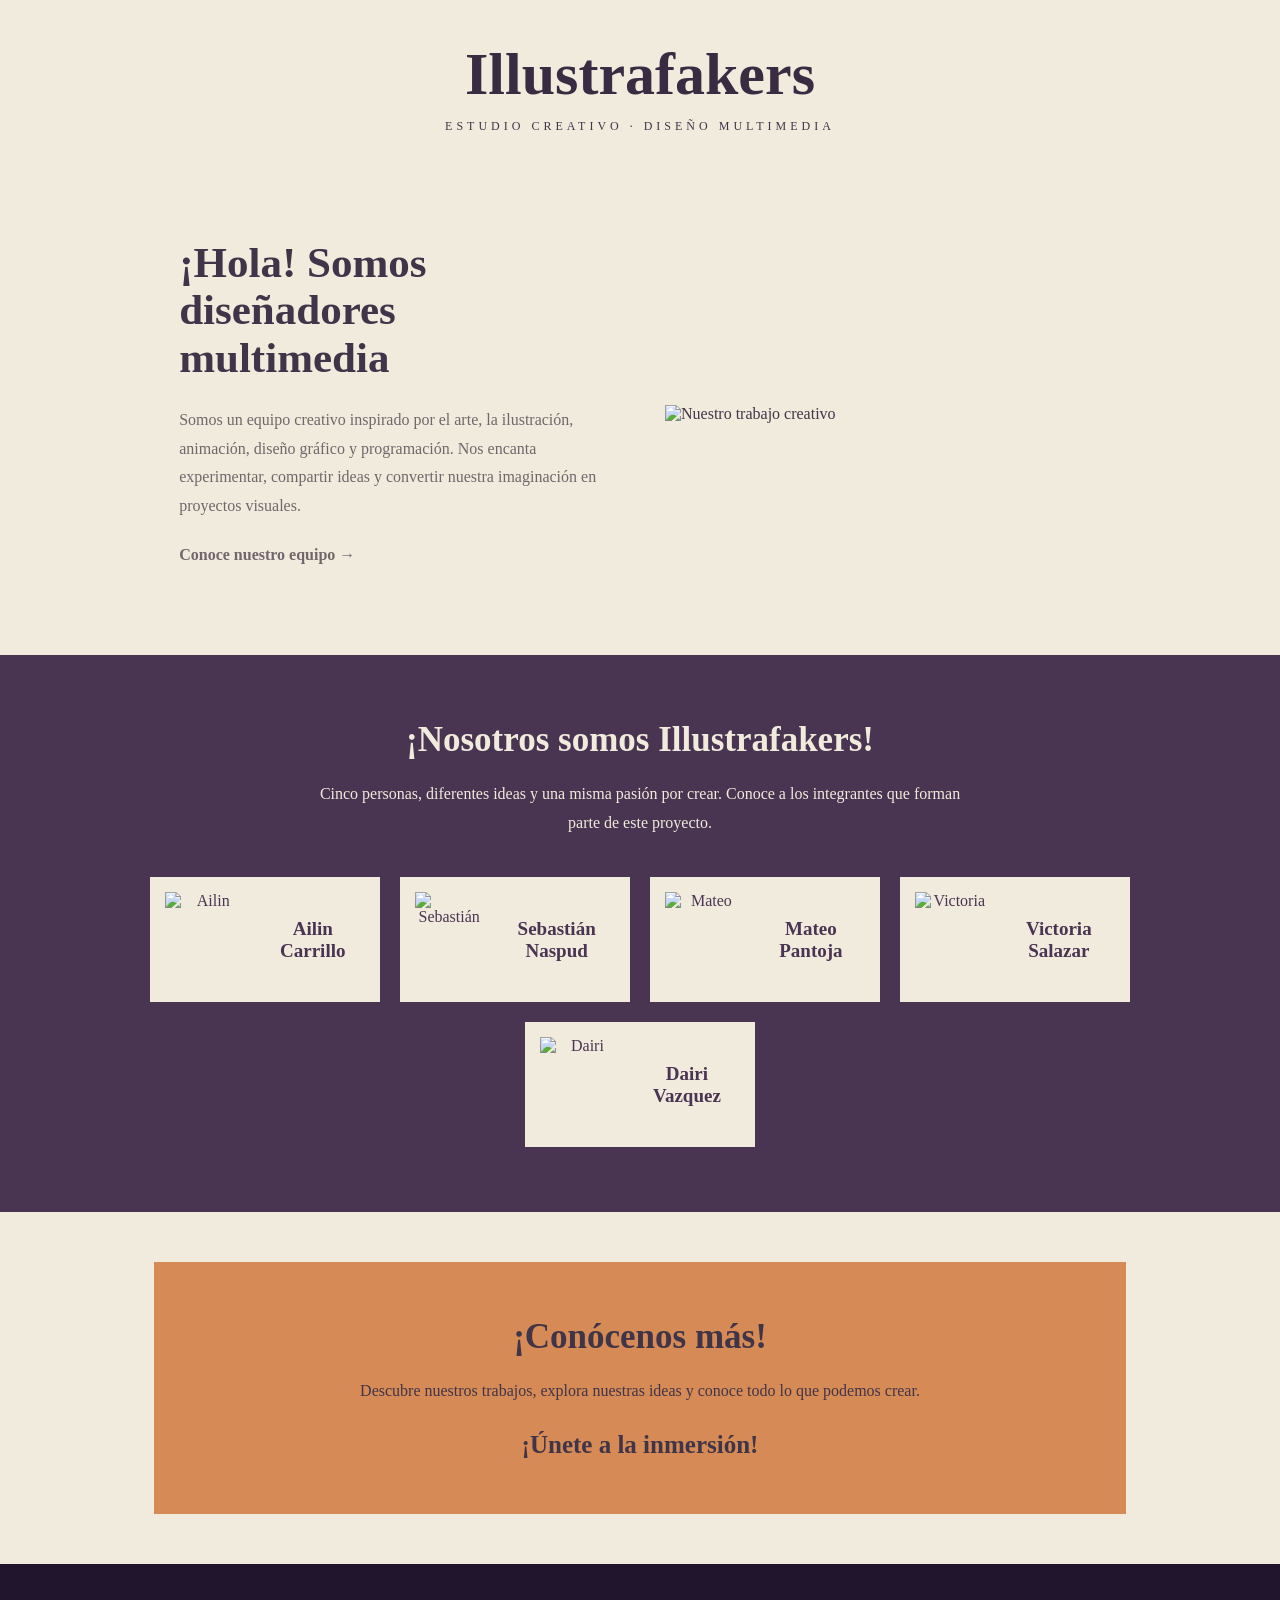
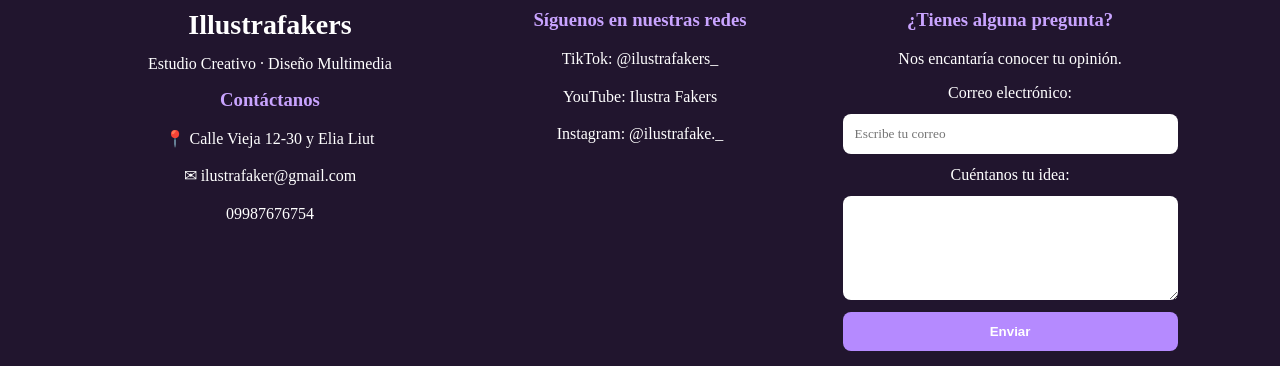
==== primerapag.html @ bc77bc45 "Add files via upload" ====
<!DOCTYPE html>
<html lang="es">

<head>
    <meta charset="UTF-8">
    <meta name="viewport"
          content="width=device-width, initial-scale=1.0">

    <title>Illustrafakers</title>

    <link rel="stylesheet" href="diseño.css">
</head>

<body>

    <!-- ENCABEZADO -->
    <header class="encabezado">

        <h1>Illustrafakers</h1>

        <p>ESTUDIO CREATIVO · DISEÑO MULTIMEDIA</p>

    </header>

    <!-- PRESENTACIÓN -->
    <main>

    <section class="principal" id="nosotros">

        <div class="texto">

            <h2>¡Hola! Somos diseñadores multimedia</h2>

            <p>
            Somos un equipo creativo inspirado por el arte,
            la ilustración, animación, diseño gráfico y programación.
            Nos encanta experimentar, compartir ideas
            y convertir nuestra imaginación en proyectos visuales.
            </p>

            <p class="conoce">Conoce nuestro equipo →</p>

        </div>

        <div class="imagen">

            <img src="primerapag/images.jpeg"
                 alt="Nuestro trabajo creativo">

        </div>

    </section>

   
<!-- EQUIPO -->
<section class="equipo" id="equipo">

    <div class="equipo-texto">

        <h2>¡Nosotros somos Illustrafakers!</h2>

        <p>
            Cinco personas, diferentes ideas y una misma
            pasión por crear. Conoce a los integrantes
            que forman parte de este proyecto.
        </p>

    </div>

    <div class="integrantes">

        <!-- AILIN -->
        <div class="persona">

            <img src="primerapag/luna.jpeg" alt="Ailin">

            <a href="Portafolio_Luna_Spinel/Carrillo_Ailin_Codigo/index.html"
               style="color: inherit; text-decoration: none;">
                <h3>Ailin Carrillo</h3>
            </a>

        </div>

        <!-- SEBASTIÁN -->
        <div class="persona">

            <img src="primerapag/sebas.jpeg" alt="Sebastián">

            <a href="luisheba/23-11-2026/pagina%20liuisheb/Avance%20pagina%20luisheba%20(2)/Nueva%20carpeta%20(2)/Construcci%C3%B3n%20de%20una%20interfaz%20multimedia-Sebastian%20Naspud/index.html"
               style="color: inherit; text-decoration: none;">
                <h3>Sebastián Naspud</h3>
            </a>

        </div>

        <!-- MATEO -->
        <div class="persona">

            <img src="primerapag/siok.jpeg" alt="Mateo">

            <a href="Portafolio_Mateo_Pantoja/index.html"
               style="color: inherit; text-decoration: none;">
                <h3>Mateo Pantoja</h3>
            </a>

        </div>

        <!-- VICTORIA / EIRIK -->
        <div class="persona">

            <img src="primerapag/imagenvictoriaperfil.jpeg" alt="Victoria">

            <a href="victoriapagina/index.html"
               style="color: inherit; text-decoration: none;">
                <h3>Victoria Salazar</h3>
            </a>

        </div>

        <!-- DAIRI -->
        <div class="persona">

            <img src="primerapag/Deiri.jpeg" alt="Dairi">

            <a href="Pagina%20Dairi/programacion-aplicada-multimedia/index.html"
               style="color: inherit; text-decoration: none;">
                <h3>Dairi Vazquez</h3>
            </a>

        </div>

    </div>

</section>


    <!-- INVITACIÓN -->
    <section class="final" id="contacto">

        <h2>¡Conócenos más!</h2>

        <p>
        Descubre nuestros trabajos, explora nuestras ideas
        y conoce todo lo que podemos crear.
        </p>

        <h3>¡Únete a la inmersión!</h3>

    </section>

    </main>
<!-- PIE DE PÁGINA -->
<footer class="footer">

    <div class="footer-contenido">

        <!-- INFORMACIÓN -->
        <div class="footer-info">

            <h2>Illustrafakers</h2>

            <p>Estudio Creativo · Diseño Multimedia</p>

            <h3>Contáctanos</h3>

            <p>📍 Calle Vieja 12-30 y Elia Liut</p>

            <p>✉ ilustrafaker@gmail.com</p>
            <p>09987676754</p>

        </div>

        <!-- REDES SOCIALES -->
        <div class="footer-redes">

            <h3>Síguenos en nuestras redes</h3>

            <p>TikTok: @ilustrafakers_</p>

            <p>YouTube: Ilustra Fakers</p>

            <p>Instagram: @ilustrafake._</p>

        </div>

       <!-- FORMULARIO DE CONTACTO -->
<div class="footer-formulario">

    <h3>¿Tienes alguna pregunta?</h3>

    <p>Nos encantaría conocer tu opinión.</p>

    <form>

        <label for="correo">
            Correo electrónico:
        </label>

        <input
            type="email"
            id="correo"
            name="correo"
            placeholder="Escribe tu correo">

        <label for="mensaje">
            Cuéntanos tu idea:
        </label>

        <textarea
            id="mensaje"
            name="mensaje"
            rows="5"
            placeholder="Describe tu proyecto creativo...">
        </textarea>

        <button type="button">
            Enviar
        </button>

    </form>

</div>
</footer>

</body>
</html>
---- diseño.css ----
/* CONFIGURACIÓN GENERAL */

* {
    margin: 0;
    padding: 0;
    box-sizing: border-box;
}

body {
    background-color: #f1ebdd;
    color: #403448;
    font-family: Georgia, serif;
}

/* ENCABEZADO */

.encabezado {
    text-align: center;
    padding: 40px;
    background-color: #f1ebdd;
}

.encabezado h1 {
    font-size: 60px;
    color: #392c42;
}

.encabezado p {
    font-size: 12px;
    letter-spacing: 4px;
    margin-top: 10px;
}

/* PRESENTACIÓN */

.principal {
    display: flex;
    align-items: center;
    gap: 50px;
    padding: 65px 14%;
}

.texto {
    flex: 1;
}

.texto h2 {
    font-size: 43px;
    margin-bottom: 25px;
    line-height: 1.1;
}

.texto p {
    font-size: 16px;
    line-height: 1.8;
    color: #71666b;
    margin-bottom: 20px;
}

.conoce {
    color: #a45d3d;
    font-weight: bold;
}

.imagen {
    flex: 1;
}

.imagen img {
    width: 100%;
    height: 400px;
    object-fit: cover;
}

/* EQUIPO */

.equipo {
    background-color: #493451;
    color: #f1ebdd;
    padding: 65px 8%;
    text-align: center;
}

.equipo h2 {
    font-size: 35px;
    margin-bottom: 20px;
}

.equipo-texto p {
    line-height: 1.8;
    max-width: 650px;
    margin: auto;
}

/* INTEGRANTES */

.integrantes {
    display: flex;
    justify-content: center;
    flex-wrap: wrap;
    gap: 20px;
    margin-top: 40px;
}

.persona {
    background-color: #f1ebdd;
    color: #493451;
    width: 230px;
    padding: 15px;
    display: flex;
    align-items: center;
    gap: 15px;
    transition: 0.3s;
}

.persona img {
    width: 85px;
    height: 95px;
    object-fit: cover;
}

.persona h3 {
    font-size: 19px;
}

.persona:hover {
    transform: translateY(-6px);
    background-color: #d68a55;
}

/* INVITACIÓN */

.final {
    background-color: #d68a55;
    margin: 50px 12%;
    padding: 55px;
    text-align: center;
}

.final h2 {
    font-size: 35px;
    margin-bottom: 20px;
}

.final p {
    line-height: 1.8;
}

.final h3 {
    margin-top: 25px;
    font-size: 25px;
}

/* PIE DE PÁGINA */

footer {
    background-color: #392c42;
    color: white;
    text-align: center;
    padding: 25px;
}

/* PIE DE PÁGINA */

.footer {
    background-color: #21152e;
    color: white;
    padding: 45px 8% 15px;
}

.footer-contenido {
    display: flex;
    justify-content: space-between;
    flex-wrap: wrap;
    gap: 35px;
}

.footer-contenido > div {
    flex: 1;
    min-width: 220px;
}

.footer h2 {
    font-size: 28px;
    margin-bottom: 10px;
}

.footer h3 {
    margin-bottom: 15px;
    color: #c9a4ff;
}

.footer p {
    margin-bottom: 12px;
    line-height: 1.6;
}

.footer-formulario form {
    display: flex;
    flex-direction: column;
    gap: 12px;
}

.footer input,
.footer textarea {
    padding: 12px;
    border: none;
    border-radius: 8px;
    font-family: inherit;
    outline: none;
}

.footer button {
    padding: 12px;
    border: none;
    border-radius: 8px;
    background-color: #b58aff;
    color: white;
    cursor: pointer;
    font-weight: bold;
}

.footer-final {
    text-align: center;
    border-top: 1px solid #59466b;
    margin-top: 35px;
    padding-top: 15px;
}
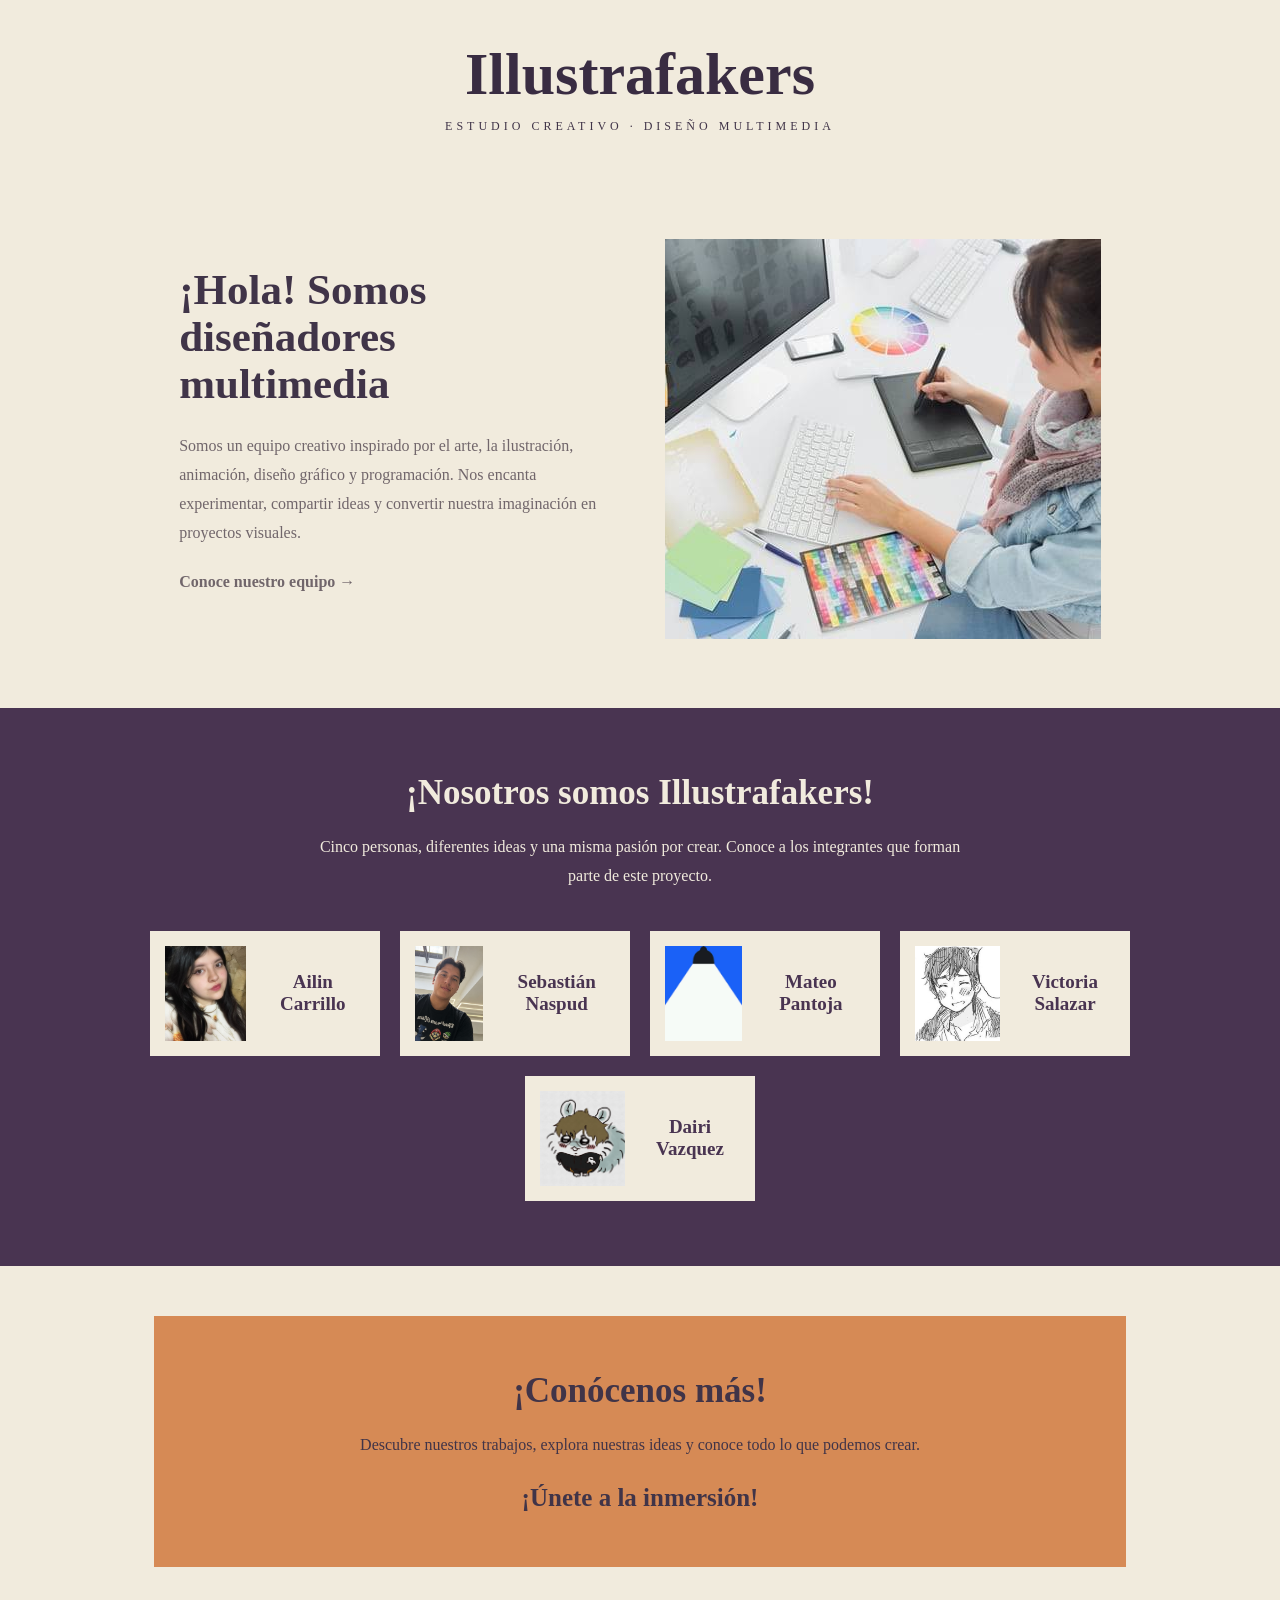
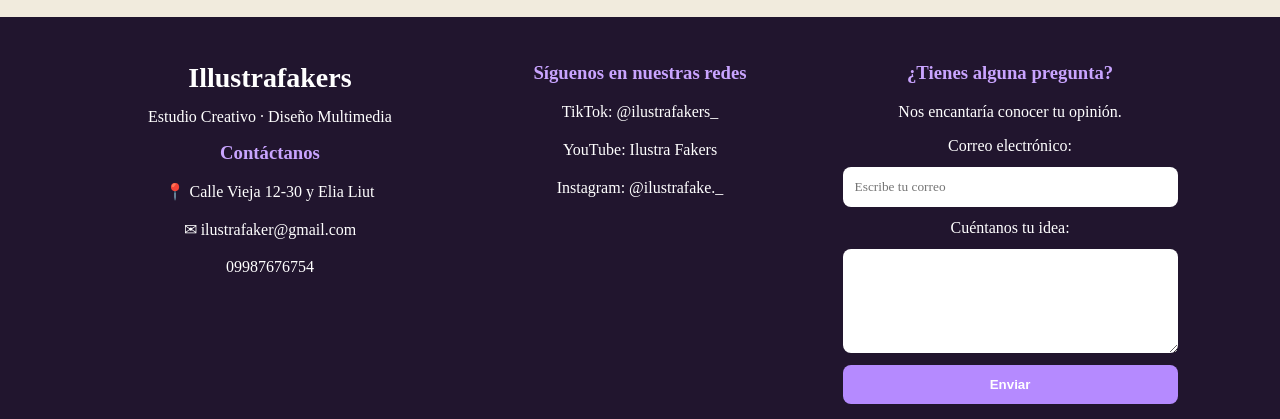
==== commit ce469710: "Fix HTML structure and update links" ====
--- a/primerapag.html
+++ b/primerapag.html
@@ -51,88 +51,86 @@
 
     </section>
 
-   
-<!-- EQUIPO -->
-<section class="equipo" id="equipo">
-
-    <div class="equipo-texto">
-
-        <h2>¡Nosotros somos Illustrafakers!</h2>
-
-        <p>
+    <!-- EQUIPO -->
+    <section class="equipo" id="equipo">
+
+        <div class="equipo-texto">
+
+            <h2>¡Nosotros somos Illustrafakers!</h2>
+
+            <p>
             Cinco personas, diferentes ideas y una misma
             pasión por crear. Conoce a los integrantes
             que forman parte de este proyecto.
-        </p>
-
-    </div>
-
-    <div class="integrantes">
-
-        <!-- AILIN -->
-        <div class="persona">
-
-            <img src="primerapag/luna.jpeg" alt="Ailin">
-
-            <a href="Portafolio_Luna_Spinel/Carrillo_Ailin_Codigo/index.html"
-               style="color: inherit; text-decoration: none;">
-                <h3>Ailin Carrillo</h3>
-            </a>
-
-        </div>
-
-        <!-- SEBASTIÁN -->
-        <div class="persona">
-
-            <img src="primerapag/sebas.jpeg" alt="Sebastián">
-
-            <a href="luisheba/23-11-2026/pagina%20liuisheb/Avance%20pagina%20luisheba%20(2)/Nueva%20carpeta%20(2)/Construcci%C3%B3n%20de%20una%20interfaz%20multimedia-Sebastian%20Naspud/index.html"
-               style="color: inherit; text-decoration: none;">
-                <h3>Sebastián Naspud</h3>
-            </a>
-
-        </div>
-
-        <!-- MATEO -->
-        <div class="persona">
-
-            <img src="primerapag/siok.jpeg" alt="Mateo">
-
-            <a href="Portafolio_Mateo_Pantoja/index.html"
-               style="color: inherit; text-decoration: none;">
-                <h3>Mateo Pantoja</h3>
-            </a>
-
-        </div>
-
-        <!-- VICTORIA / EIRIK -->
-        <div class="persona">
-
-            <img src="primerapag/imagenvictoriaperfil.jpeg" alt="Victoria">
-
-            <a href="victoriapagina/index.html"
-               style="color: inherit; text-decoration: none;">
-                <h3>Victoria Salazar</h3>
-            </a>
-
-        </div>
-
-        <!-- DAIRI -->
-        <div class="persona">
-
-            <img src="primerapag/Deiri.jpeg" alt="Dairi">
-
-            <a href="Pagina%20Dairi/programacion-aplicada-multimedia/index.html"
-               style="color: inherit; text-decoration: none;">
-                <h3>Dairi Vazquez</h3>
-            </a>
-
-        </div>
-
-    </div>
-
-</section>
-
+            </p>
+
+        </div>
+
+        <div class="integrantes">
+
+            <!-- AILIN -->
+            <div class="persona">
+
+                <img src="primerapag/luna.jpeg" alt="Ailin">
+
+                <a href="Carrillo_Ailin_Codigo/index.html"
+                   style="color: inherit; text-decoration: none;">
+                    <h3>Ailin Carrillo</h3>
+                </a>
+
+            </div>
+
+            <!-- SEBASTIÁN -->
+            <div class="persona">
+
+                <img src="primerapag/sebas.jpeg" alt="Sebastián">
+
+                <a href="pagina%20liuisheb/Avance%20pagina%20luisheba%20(2)/Nueva%20carpeta%20(2)/Construcci%C3%B3n%20de%20una%20interfaz%20multimedia-Sebastian%20Naspud/index.html"
+                   style="color: inherit; text-decoration: none;">
+                    <h3>Sebastián Naspud</h3>
+                </a>
+
+            </div>
+
+            <!-- MATEO -->
+            <div class="persona">
+
+                <img src="primerapag/siok.jpeg" alt="Mateo">
+
+                <a href="Portafolio_Mateo_Pantoja/index.html"
+                   style="color: inherit; text-decoration: none;">
+                    <h3>Mateo Pantoja</h3>
+                </a>
+
+            </div>
+
+            <!-- VICTORIA -->
+            <div class="persona">
+
+                <img src="primerapag/imagenvictoriaperfil.jpeg" alt="Victoria">
+
+                <a href="SalazarVictoriaPractica07/SalazarVictoriaPractica07/index.html"
+                   style="color: inherit; text-decoration: none;">
+                    <h3>Victoria Salazar</h3>
+                </a>
+
+            </div>
+
+            <!-- DAIRI -->
+            <div class="persona">
+
+                <img src="primerapag/Deiri.jpeg" alt="Deiri">
+
+                <a href="Dairi%20V/index.html"
+                   style="color: inherit; text-decoration: none;">
+                    <h3>Dairi Vazquez</h3>
+                </a>
+
+            </div>
+
+        </div>
+
+    </section>
 
     <!-- INVITACIÓN -->
     <section class="final" id="contacto">
@@ -223,4 +221,4 @@
 </footer>
 
 </body>
-</html>+</html>
--- a/diseño.css
+++ b/diseño.css
@@ -225,4 +225,4 @@
     border-top: 1px solid #59466b;
     margin-top: 35px;
     padding-top: 15px;
-}+}
